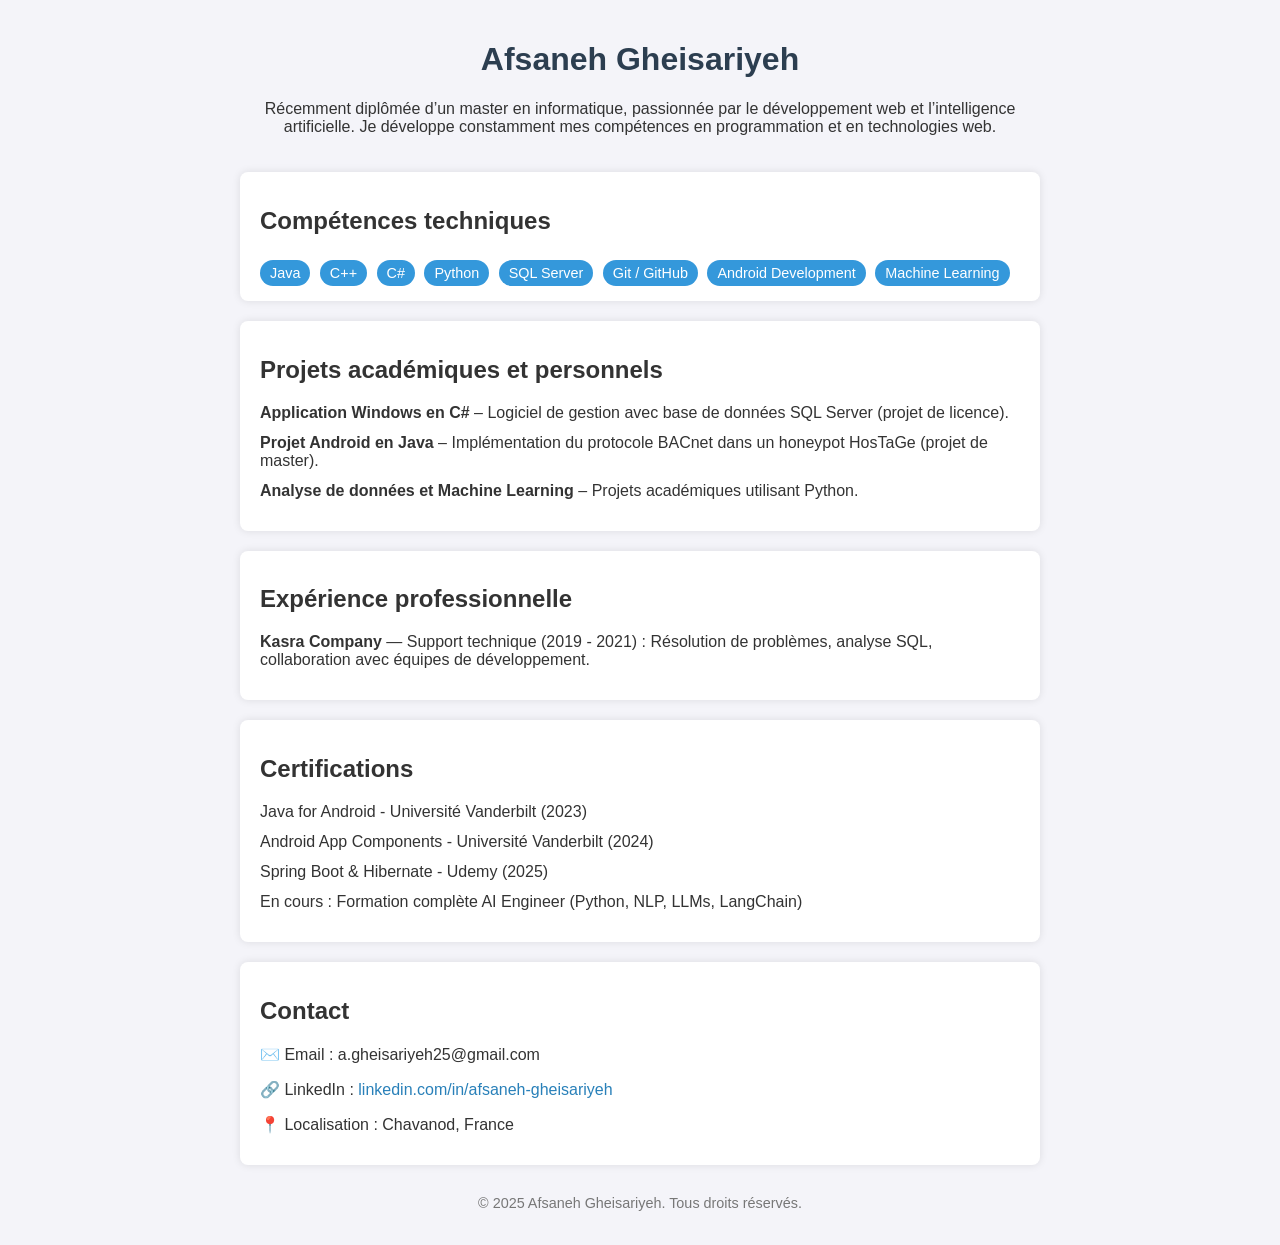
==== index.html @ 39cbd843 "Add files via upload" ====
<!DOCTYPE html>
<html lang="fr">
<head>
  <meta charset="UTF-8" />
  <meta name="viewport" content="width=device-width, initial-scale=1" />
  <title>Portfolio de Afsaneh Gheisariyeh</title>
  <style>
    body {
      font-family: Arial, sans-serif;
      max-width: 800px;
      margin: auto;
      padding: 20px;
      background: #f4f4f9;
      color: #333;
    }
    header {
      text-align: center;
      padding-bottom: 20px;
    }
    h1 {
      color: #2c3e50;
    }
    section {
      background: white;
      padding: 15px 20px;
      margin-bottom: 20px;
      border-radius: 8px;
      box-shadow: 0 0 8px rgba(0,0,0,0.1);
    }
    ul {
      list-style: none;
      padding: 0;
    }
    li {
      margin-bottom: 12px;
    }
    a {
      color: #2980b9;
      text-decoration: none;
    }
    a:hover {
      text-decoration: underline;
    }
    .skills span {
      display: inline-block;
      background: #3498db;
      color: white;
      padding: 5px 10px;
      margin: 5px 5px 0 0;
      border-radius: 15px;
      font-size: 0.9em;
    }
    footer {
      text-align: center;
      font-size: 0.9em;
      color: #777;
      margin-top: 30px;
    }
  </style>
</head>
<body>
  <header>
    <h1>Afsaneh Gheisariyeh</h1>
    <p>Récemment diplômée d’un master en informatique, passionnée par le développement web et l’intelligence artificielle. Je développe constamment mes compétences en programmation et en technologies web.</p>
  </header>

  <section>
    <h2>Compétences techniques</h2>
    <div class="skills">
      <span>Java</span>
      <span>C++</span>
      <span>C#</span>
      <span>Python</span>
      <span>SQL Server</span>
      <span>Git / GitHub</span>
      <span>Android Development</span>
      <span>Machine Learning</span>
    </div>
  </section>

  <section>
    <h2>Projets académiques et personnels</h2>
    <ul>
      <li>
        <strong>Application Windows en C#</strong> – Logiciel de gestion avec base de données SQL Server (projet de licence).
      </li>
      <li>
        <strong>Projet Android en Java</strong> – Implémentation du protocole BACnet dans un honeypot HosTaGe (projet de master).
      </li>
      <li>
        <strong>Analyse de données et Machine Learning</strong> – Projets académiques utilisant Python.
      </li>
    </ul>
  </section>

  <section>
    <h2>Expérience professionnelle</h2>
    <ul>
      <li>
        <strong>Kasra Company</strong> — Support technique (2019 - 2021) : Résolution de problèmes, analyse SQL, collaboration avec équipes de développement.
      </li>
    </ul>
  </section>

  <section>
    <h2>Certifications</h2>
    <ul>
      <li>Java for Android - Université Vanderbilt (2023)</li>
      <li>Android App Components - Université Vanderbilt (2024)</li>
      <li>Spring Boot & Hibernate - Udemy (2025)</li>
      <li>En cours : Formation complète AI Engineer (Python, NLP, LLMs, LangChain)</li>
    </ul>
  </section>

  <section>
    <h2>Contact</h2>
    <p>✉️ Email : a.gheisariyeh25@gmail.com</p>
    <p>🔗 LinkedIn : <a href="https://linkedin.com/in/afsaneh-gheisariyeh" target="_blank">linkedin.com/in/afsaneh-gheisariyeh</a></p>
    <p>📍 Localisation : Chavanod, France</p>
  </section>

  <footer>
    <p>© 2025 Afsaneh Gheisariyeh. Tous droits réservés.</p>
  </footer>
</body>
</html>
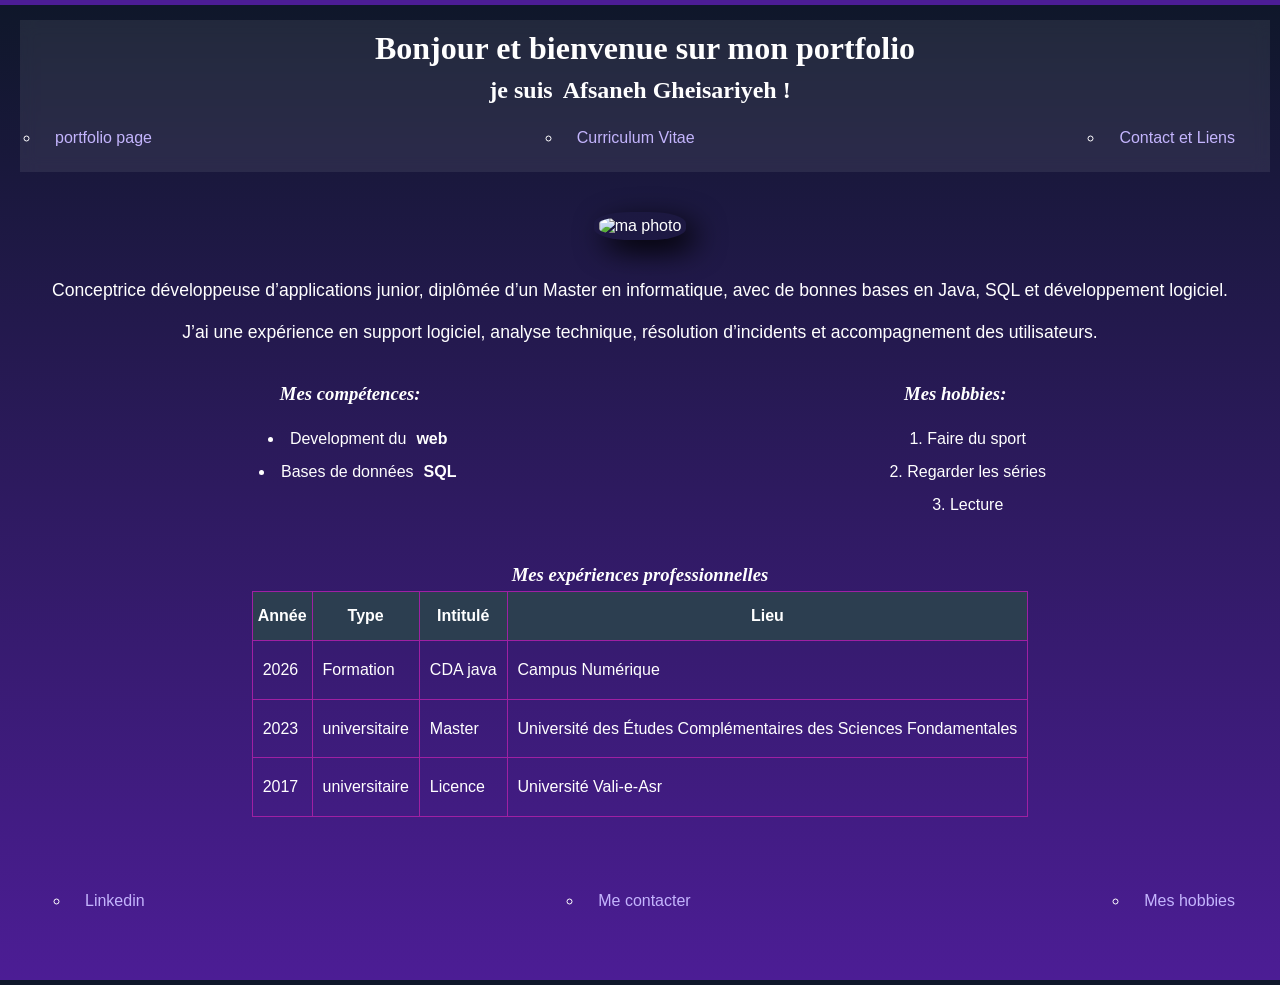
==== commit 87e158df: "feat - initial portfolio" ====
--- a/index.html
+++ b/index.html
@@ -1,126 +1,126 @@
-<!DOCTYPE html>
-<html lang="fr">
-<head>
-  <meta charset="UTF-8" />
-  <meta name="viewport" content="width=device-width, initial-scale=1" />
-  <title>Portfolio de Afsaneh Gheisariyeh</title>
-  <style>
-    body {
-      font-family: Arial, sans-serif;
-      max-width: 800px;
-      margin: auto;
-      padding: 20px;
-      background: #f4f4f9;
-      color: #333;
-    }
-    header {
-      text-align: center;
-      padding-bottom: 20px;
-    }
-    h1 {
-      color: #2c3e50;
-    }
-    section {
-      background: white;
-      padding: 15px 20px;
-      margin-bottom: 20px;
-      border-radius: 8px;
-      box-shadow: 0 0 8px rgba(0,0,0,0.1);
-    }
-    ul {
-      list-style: none;
-      padding: 0;
-    }
-    li {
-      margin-bottom: 12px;
-    }
-    a {
-      color: #2980b9;
-      text-decoration: none;
-    }
-    a:hover {
-      text-decoration: underline;
-    }
-    .skills span {
-      display: inline-block;
-      background: #3498db;
-      color: white;
-      padding: 5px 10px;
-      margin: 5px 5px 0 0;
-      border-radius: 15px;
-      font-size: 0.9em;
-    }
-    footer {
-      text-align: center;
-      font-size: 0.9em;
-      color: #777;
-      margin-top: 30px;
-    }
-  </style>
-</head>
-<body>
-  <header>
-    <h1>Afsaneh Gheisariyeh</h1>
-    <p>Récemment diplômée d’un master en informatique, passionnée par le développement web et l’intelligence artificielle. Je développe constamment mes compétences en programmation et en technologies web.</p>
-  </header>
-
-  <section>
-    <h2>Compétences techniques</h2>
-    <div class="skills">
-      <span>Java</span>
-      <span>C++</span>
-      <span>C#</span>
-      <span>Python</span>
-      <span>SQL Server</span>
-      <span>Git / GitHub</span>
-      <span>Android Development</span>
-      <span>Machine Learning</span>
-    </div>
-  </section>
-
-  <section>
-    <h2>Projets académiques et personnels</h2>
-    <ul>
-      <li>
-        <strong>Application Windows en C#</strong> – Logiciel de gestion avec base de données SQL Server (projet de licence).
-      </li>
-      <li>
-        <strong>Projet Android en Java</strong> – Implémentation du protocole BACnet dans un honeypot HosTaGe (projet de master).
-      </li>
-      <li>
-        <strong>Analyse de données et Machine Learning</strong> – Projets académiques utilisant Python.
-      </li>
-    </ul>
-  </section>
-
-  <section>
-    <h2>Expérience professionnelle</h2>
-    <ul>
-      <li>
-        <strong>Kasra Company</strong> — Support technique (2019 - 2021) : Résolution de problèmes, analyse SQL, collaboration avec équipes de développement.
-      </li>
-    </ul>
-  </section>
-
-  <section>
-    <h2>Certifications</h2>
-    <ul>
-      <li>Java for Android - Université Vanderbilt (2023)</li>
-      <li>Android App Components - Université Vanderbilt (2024)</li>
-      <li>Spring Boot & Hibernate - Udemy (2025)</li>
-      <li>En cours : Formation complète AI Engineer (Python, NLP, LLMs, LangChain)</li>
-    </ul>
-  </section>
-
-  <section>
-    <h2>Contact</h2>
-    <p>✉️ Email : a.gheisariyeh25@gmail.com</p>
-    <p>🔗 LinkedIn : <a href="https://linkedin.com/in/afsaneh-gheisariyeh" target="_blank">linkedin.com/in/afsaneh-gheisariyeh</a></p>
-    <p>📍 Localisation : Chavanod, France</p>
-  </section>
-
-  <footer>
-    <p>© 2025 Afsaneh Gheisariyeh. Tous droits réservés.</p>
-  </footer>
-</body>
+<!DOCTYPE html>
+<html lang="en">
+<head>
+    <meta name="keywords" content="portfolio,hobbies,contact">
+    <meta name="author" content="Afsaneh Gheisariyeh">
+    <link rel="stylesheet" href="style/style.css">
+    <meta name="viewport" content="width=device-width, initial-scale=1.0">
+
+     <!-- 1 · Fondations techniques (indispensables) -->
+    <meta charset="UTF-8">
+    <meta name="viewport" content="width=device-width, initial-scale=1.0">
+
+    <!-- 2 · Cœur du référencement on-page -->
+    <title>Prénom Nom — Développeuse web | Portfolio</title>
+    <meta name="description" content="Portfolio de Prénom Nom, développeuse web à Grenoble. Compétences HTML, CSS et Java, parcours et contact.">
+    <link rel="canonical" href="https://monportfolio.fr/index.html">
+
+    <!-- 3 · Pilotage de l'indexation -->
+    <meta name="robots" content="index, follow">
+    <meta name="author" content="Prénom Nom">
+
+    <!-- 4 · Open Graph (LinkedIn, Facebook, Slack, Discord, WhatsApp…) -->
+    <meta property="og:type" content="website">
+    <meta property="og:url" content="https://monportfolio.fr/index.html">
+    <meta property="og:title" content="Prénom Nom — Développeuse web">
+    <meta property="og:description" content="Compétences, parcours et contact.">
+    <meta property="og:image" content="https://monportfolio.fr/images/apercu.jpg">
+    <meta property="og:site_name" content="Portfolio de Prénom Nom">
+    <meta property="og:locale" content="fr_FR">
+
+    <!-- 5 · Twitter / X Cards -->
+    <meta name="twitter:card" content="summary_large_image">
+    <meta name="twitter:title" content="Prénom Nom — Développeuse web">
+    <meta name="twitter:description" content="Compétences, parcours et contact.">
+    <meta name="twitter:image" content="https://monportfolio.fr/images/apercu.jpg">
+
+    <!-- 6 · Confort / identité (pas du SEO pur, mais recommandé) -->
+    <meta name="theme-color" content="#2c3e50">
+    <link rel="icon" href="/favicon.ico" sizes="any">
+    <link rel="icon" href="/icon.svg" type="image/svg+xml">
+
+</head>
+<body>
+    <header>
+        <h1>Bonjour et bienvenue sur mon portfolio</h1>
+        <h2>je suis<strong>Afsaneh Gheisariyeh !</strong></h2>
+        <nav>
+            <ul>
+                <li><a href="portfolio.html" target="_blank">portfolio page </a></li>
+                <li><a href="CV.html" target="_blank">Curriculum Vitae</a></li>
+                <li><a href="Contact.html" target="_blank">Contact et Liens</a></li>
+            </ul>    
+        </nav>
+    </header>
+
+    <main>
+        <section id="image">
+            <img src="image/Afsaneh.png" alt="ma photo" width="200"  id="photo-profile">
+        </section>
+        <section class="section1">
+            <p class="intro" >Conceptrice développeuse d’applications junior, diplômée d’un Master en informatique, avec de bonnes bases en Java, SQL et développement logiciel.
+                            <br><br>J’ai une expérience en support logiciel, analyse technique, résolution d’incidents et accompagnement des utilisateurs.</p>
+        </section>
+        <div class="raw">
+            <section class="section2">
+                <h3><em>Mes compétences:</em></h3>
+                <ul>
+                    <li>Development du<strong>web</strong></li>
+                    <li>Bases de données<strong>SQL</strong></li>
+                </ul>
+            </section>
+            <section id="section3">
+                <h3><em>Mes hobbies:</em></h3>
+                <ol>
+                    <li>Faire du sport</li>
+                    <li>Regarder les séries</li>
+                    <li>Lecture</li>
+                </ol>
+            </section>
+        </div>
+        
+        <section id="section4">
+            <h3 id="experiences"><em>Mes expériences professionnelles</em></h3>
+            <table>
+                <thead>
+                    <tr>
+                        <th>Année</th>
+                        <th>Type</th>
+                        <th>Intitulé</th>
+                        <th>Lieu</th>
+                    </tr>
+                </thead>
+                <tbody>
+                    <tr>
+                        <td>2026</td>
+                        <td>Formation</td>
+                        <td>CDA java</td>
+                        <td>Campus Numérique</td>
+                    </tr>
+                    <tr>
+                        <td>2023</td>
+                        <td>universitaire</td>
+                        <td>Master</td>
+                        <td>Université des Études Complémentaires des Sciences Fondamentales</td>
+                    </tr>
+                    <tr>
+                        <td>2017</td>
+                        <td>universitaire</td>
+                        <td>Licence</td>
+                        <td>Université Vali-e-Asr</td>
+                    </tr>
+                </tbody>
+            </table>
+        </section>
+    </main>
+    <footer id="foot">
+            <ul>
+                <li><a href="https://linkedin.com/in/afsaneh-gheisariyeh" target="_blank">Linkedin</a></li>
+                <li><a href="mailto:a.gheisariyeh25@gmail.com">Me contacter</a></li>
+                <li><a href="hobby.html" target="_blank">Mes hobbies</a></li>
+            </ul>
+    </footer>
+
+</body>
+
 </html>
--- a/style/style.css
+++ b/style/style.css
@@ -0,0 +1,142 @@
+@import "variable";
+@import "table.css";
+@import "form.css";
+
+
+*{
+    margin: 5px; 
+    padding: 5px ; 
+    box-sizing: border-box;
+}
+
+body { 
+    font-family: 'Inter', sans-serif; 
+    text-align:center; 
+    margin:0; 
+    width: 100%;
+    background: linear-gradient(to bottom, #0f172a, #4c1d95);
+    color: white;
+    min-height: 100vh;
+    display: flex;
+    flex-direction: column;
+}
+
+header{
+    
+    width: 100%;
+    background-color: rgba(255,255,255,0.08);
+    backdrop-filter: blur(8px);
+
+    position: sticky;
+    top: 0;
+
+    /* J’ajoute une isolation pour éviter les problèmes d’affichage 
+    et améliorer le comportement du sticky */
+    z-index: 1000;
+    isolation: isolate;
+
+/*  pour tester:
+
+    position: relative;
+    top: 20px;
+    left: 20px;
+    
+    position: absolute;
+    top: 100px;
+    right: 10px;
+    
+    position: fixed;
+    top: 20px;
+    right: 20px;
+    */
+}
+
+#image{
+    margin: 10px;
+    padding: 10px;
+}
+
+/*intro*/
+.section1{
+    margin: 0cm;
+}
+
+/*liens*/
+#foot ul {
+    display: flex;
+    justify-content: space-between;
+    align-items: flex-end;
+    list-style:circle;
+    padding: 20px;
+    margin: 20px;
+    width: 100%;
+}
+
+h1, h2, h3 { 
+    font-family: 'Playfair Display', serif; 
+    text-align: center; 
+    margin: auto;
+    color: white;
+}
+
+.intro {
+    font-size: 1.1em;
+}
+
+/*image/Afsaneh.png*/
+#photo-profile {
+    border-radius: 40%;
+    width: 200px;
+    height: 200px;
+    object-fit: cover;
+    box-shadow: 10px 10px 30px rgba(0,0,0,1);
+}
+
+nav ul {
+    
+    display:flex;
+    flex-direction: column;
+    text-align: center; 
+    justify-content: space-between;
+    list-style:circle;
+    padding: 0px;
+    margin: 0; 
+  
+}
+/* À partir de 768px de large = tablette/desktop */
+@media (min-width: 768px) {
+    nav ul {
+        flex-direction: row;
+        gap: 20px;
+    }
+}
+
+main ul, main ol {
+    padding-left: 30px;
+}
+ul, ol {
+    padding-left: 0;
+    list-style-position: inside;
+}
+
+a {
+    color: #c4b5fd;
+    text-decoration: none;
+}
+
+a:hover {
+    color: white;
+    text-decoration: underline;
+}
+
+footer  {
+      margin-top: auto;
+}
+
+.raw{
+    display: flex;
+    justify-content: space-around;
+ 
+}
+
+
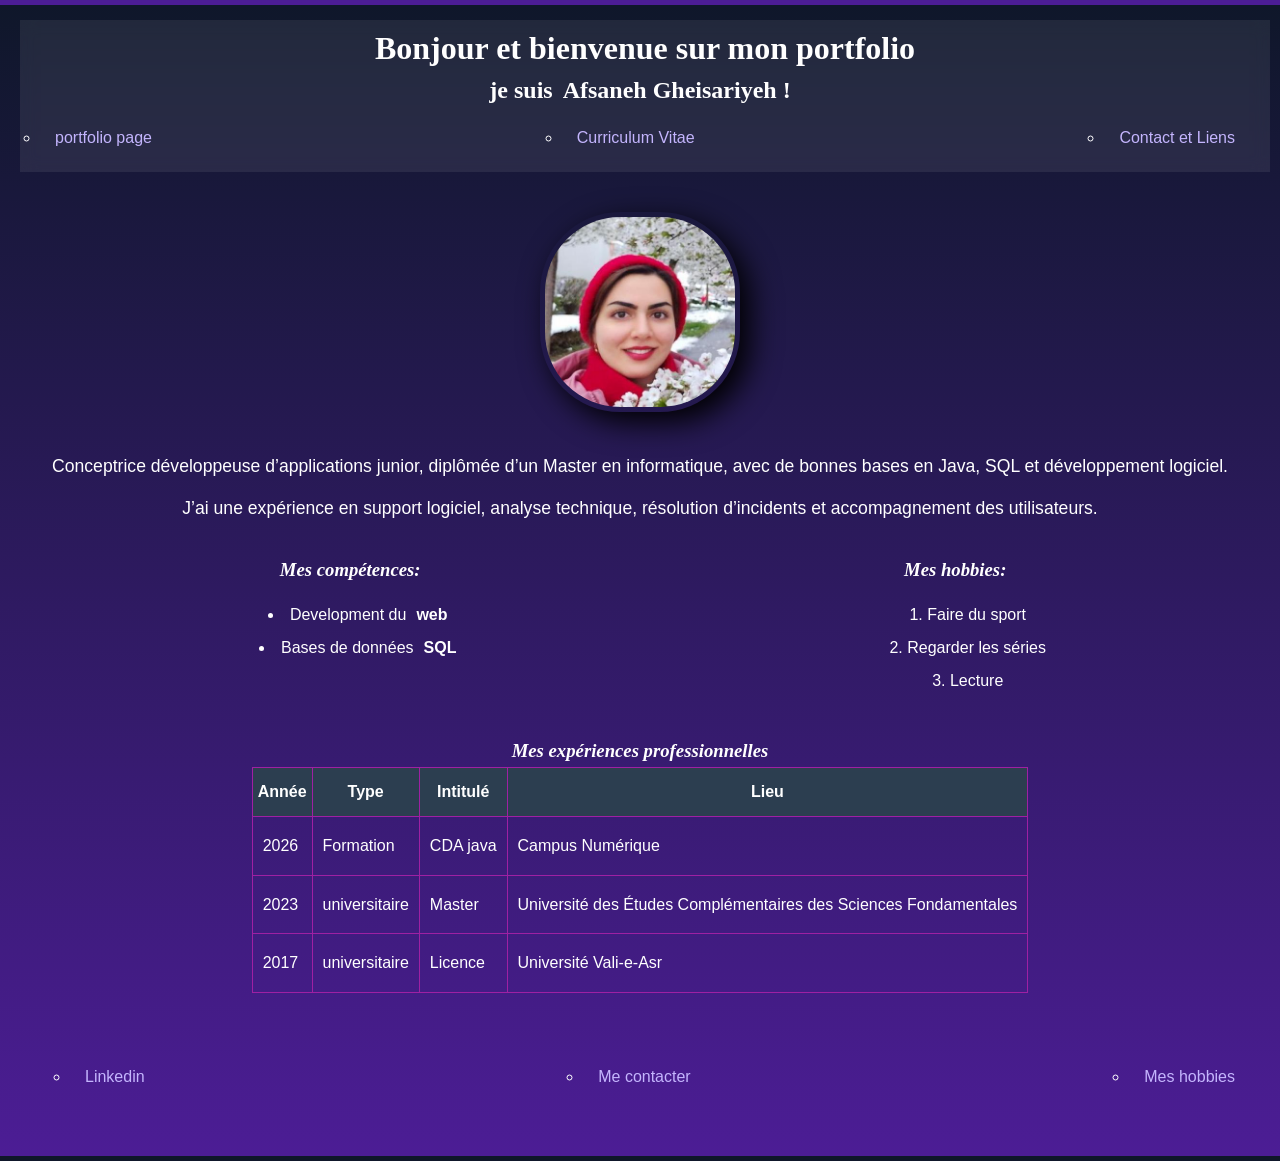
==== commit e95fbe91: "fix - profile photo" ====
--- a/index.html
+++ b/index.html
@@ -55,7 +55,7 @@
 
     <main>
         <section id="image">
-            <img src="image/Afsaneh.png" alt="ma photo" width="200"  id="photo-profile">
+            <img src="image/Afsaneh.jpeg" alt="ma photo" width="200"  id="photo-profile">
         </section>
         <section class="section1">
             <p class="intro" >Conceptrice développeuse d’applications junior, diplômée d’un Master en informatique, avec de bonnes bases en Java, SQL et développement logiciel.
